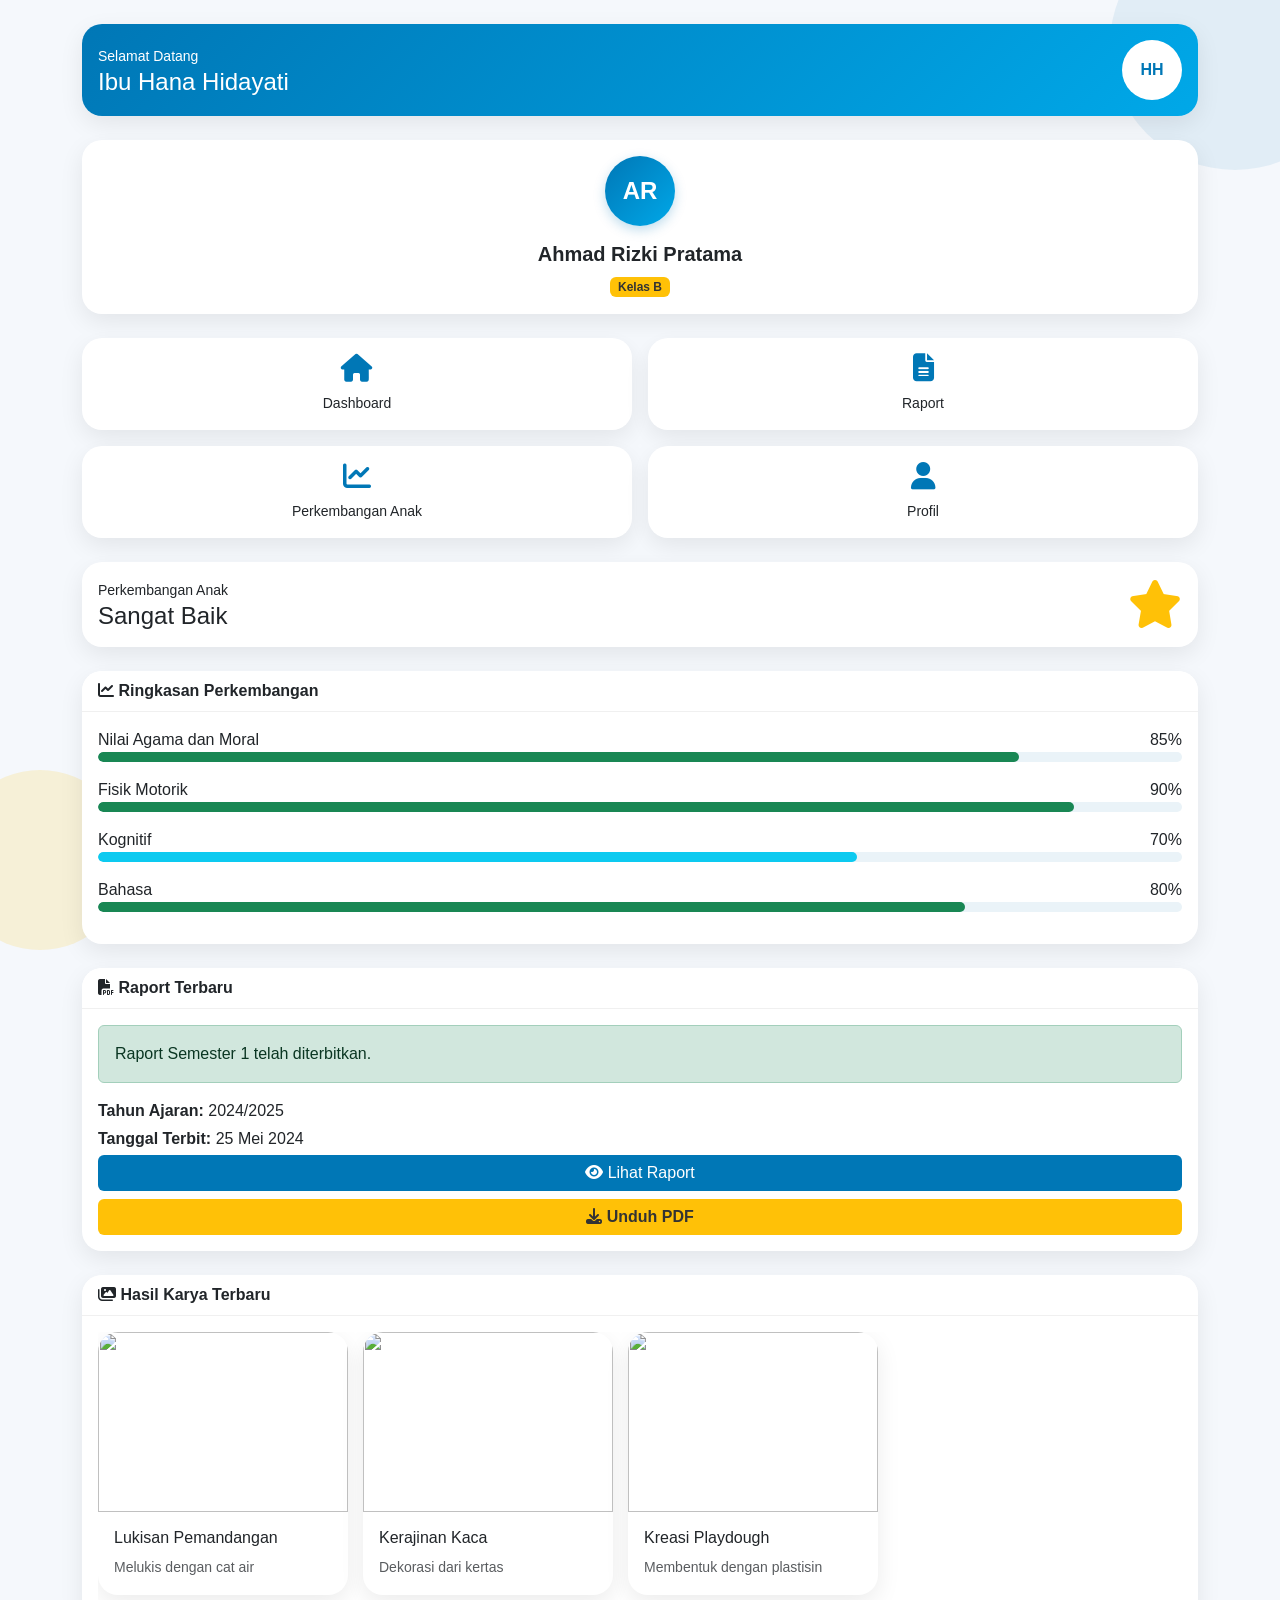
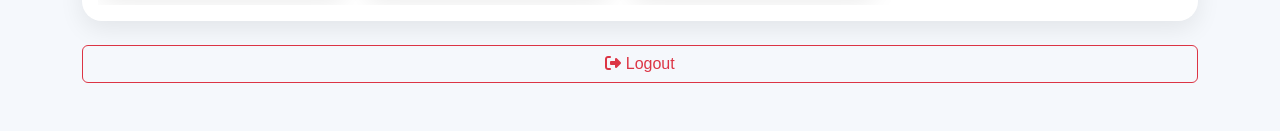
==== dashboard-wali.html @ 8e35b64f "Initial commit" ====
<!DOCTYPE html>
<html lang="id">
<head>
<meta charset="UTF-8">
<meta name="viewport" content="width=device-width, initial-scale=1.0">

<title>Dashboard Wali Murid</title>

<link href="https://cdn.jsdelivr.net/npm/bootstrap@5.3.0/dist/css/bootstrap.min.css" rel="stylesheet">
<link href="https://cdnjs.cloudflare.com/ajax/libs/font-awesome/6.4.0/css/all.min.css" rel="stylesheet">

<style>

    :root{
        --primary:#0077B6;
        --primary-dark:#005F91;
        --secondary:#FFC107;
        --bg:#F5F8FC;
    }
    .header-card{
        background:linear-gradient(135deg,#0077B6,#00A8E8);
        color:#fff
    }
    body{
        background:var(--bg);
        font-family:'Segoe UI', sans-serif;
        overflow-x:hidden;
        position:relative;
    }
    
    /* =========================
       BACKGROUND BUBBLE
    ========================= */
    
    body::before{
        content:'';
        width:250px;
        height:250px;
        background:rgba(0,119,182,.08);
        border-radius:50%;
        position:fixed;
        top:-80px;
        right:-80px;
        z-index:-1;
        animation:float1 8s ease-in-out infinite;
    }
    
    body::after{
        content:'';
        width:180px;
        height:180px;
        background:rgba(255,193,7,.15);
        border-radius:50%;
        position:fixed;
        bottom:-50px;
        left:-50px;
        z-index:-1;
        animation:float2 10s ease-in-out infinite;
    }
    
    @keyframes float1{
        0%,100%{
            transform:translateY(0);
        }
        50%{
            transform:translateY(-20px);
        }
    }
    
    @keyframes float2{
        0%,100%{
            transform:translateY(0);
        }
        50%{
            transform:translateY(25px);
        }
    }
    
    /* =========================
       TITLE
    ========================= */
    
    .page-title{
        color:var(--primary);
        font-weight:700;
    }

    .user-avatar{
    width:60px;
    height:60px;
    border-radius:50%;
    background:#fff;
    color:#0077B6;
    display:flex;align-items:center;
    justify-content:center;
    font-weight:bold;
    animation:pulse 3s infinite;
}
    
    .user-avatar2{
        width:55px;
        height:55px;
        border-radius:50%;
        background:linear-gradient(
            135deg,
            var(--primary),
            #00A8E8
        );
        color:white;
        display:flex;
        align-items:center;
        justify-content:center;
        font-weight:bold;
        box-shadow:0 4px 12px rgba(0,119,182,.25);
    
        animation:pulse 3s infinite;
    }

    
    @keyframes pulse{
    
        0%{
            box-shadow:0 0 0 0 rgba(255,193,7,.6);
        }
    
        70%{
            box-shadow:0 0 0 15px rgba(255,193,7,0);
        }
    
        100%{
            box-shadow:0 0 0 0 rgba(255,193,7,0);
        }
    
    }
    
    /* =========================
       CARD
    ========================= */
    
    .card{
        border:none;
        border-radius:20px;
        box-shadow:0 8px 24px rgba(0,0,0,.08);
        transition:.3s;
        overflow:hidden;
    }
    
    .card:hover{
        transform:translateY(-4px);
    }
    
    /* =========================
       CARD HEADER
    ========================= */
    
    .card-header{
        background:white;
        font-weight:600;
        border-bottom:1px solid #f0f0f0;
    }
    
    /* =========================
       QUICK MENU
    ========================= */
    
    .quick-menu .card{
        transition:.3s;
        cursor:pointer;
    }
    
    .quick-menu .card:hover{
        transform:
            translateY(-8px)
            scale(1.03);
    }
    
    .quick-menu i{
        font-size:28px;
        color:var(--primary);
        transition:.3s;
    }
    
    .quick-menu .card:hover i{
        transform:scale(1.15);
    }
    
    /* =========================
       BADGE
    ========================= */
    
    .badge.bg-primary{
        background:var(--secondary) !important;
        color:#333;
        font-weight:600;
    }
    
    /* =========================
       PROGRESS
    ========================= */
    
    .progress{
        height:10px;
        border-radius:20px;
        background:#EAF3F8;
    }
    
    .progress-bar{
        border-radius:20px;
    }
    
    /* =========================
       BUTTON
    ========================= */
    .btn-warning{
        background:#FFC107;
        border:none;
        color:#333;
        font-weight:600;
    }
    .btn-warning:hover{
        transform:translateY(-3px);
    }

    .btn-primary{
        background:var(--primary);
        border:none;
        transition:.3s;
    }
    
    .btn-primary:hover{
        background:var(--primary-dark);
        transform:translateY(-2px);
    }
    
    .btn-outline-primary{
        transition:.3s;
    }
    
    .btn-outline-primary:hover{
        transform:translateY(-2px);
    }
    
    /* =========================
       HASIL KARYA
    ========================= */
    
    .hasil-karya-scroll{
        display:flex;
        gap:15px;
        overflow-x:auto;
        padding-bottom:10px;
        scroll-behavior:smooth;
    }
    
    .hasil-karya-scroll::-webkit-scrollbar{
        display:none;
    }
    
    .hasil-karya-card{
        min-width:250px;
        flex-shrink:0;
        transition:.3s;
    }
    
    .hasil-karya-card:hover{
        transform:
            translateY(-8px)
            rotate(.5deg);
    }
    
    .hasil-karya-card img{
        height:180px;
        object-fit:cover;
    }
    
    /* =========================
       ANIMATION
    ========================= */
    
    .fade-in{
        animation:fadeIn .8s ease;
    }
    
    @keyframes fadeIn{
        from{
            opacity:0;
            transform:translateY(20px);
        }
        to{
            opacity:1;
            transform:translateY(0);
        }
    }
    
    /* =========================
       MOBILE
    ========================= */
    
    @media (max-width:768px){
    
        .card{
            border-radius:18px;
        }
    
        .card-body{
            padding:16px;
        }
    
        .quick-menu i{
            font-size:24px;
        }
    
        .page-title{
            font-size:20px;
        }
    
        .hasil-karya-card{
            min-width:220px;
        }
    
    }
    
    </style>
</head>

<body>
<div class="bubble bubble1"></div>
<div class="bubble bubble2"></div>
<div class="container py-4">

    <!-- Header -->
    <div class="card header-card mb-4 fade-in">
        <div class="card-body d-flex justify-content-between align-items-center">
    
            <div>
                <small>Selamat Datang</small>
                <h4 class="mb-0">Ibu Hana Hidayati</h4>
            </div>
    
            <div class="user-avatar">
                HH
            </div>
    
        </div>
    </div>
    <!-- Data Anak -->
    <div class="card child-card mb-4 fade-in">
        <div class="card-body text-center">

            <div class="user-avatar2 mx-auto mb-3"
                 style="width:70px;height:70px;font-size:24px;">
                AR
            </div>

            <h5 class="fw-bold">
                Ahmad Rizki Pratama
            </h5>

            <span class="badge bg-primary">
                Kelas B
            </span>

        </div>
    </div>

    <!-- Quick Menu -->
    <div class="row g-3 quick-menu mb-4 fade-in">

        <div class="col-6">
            <a href="#" class="text-decoration-none">
                <div class="card text-center">
                    <div class="card-body">
                        <i class="fas fa-home"></i>
                        <p class="small mt-2 mb-0">
                            Dashboard
                        </p>
                    </div>
                </div>
            </a>
        </div>

        <div class="col-6">
            <a href="raport-digital.html"
               class="text-decoration-none">
                <div class="card text-center">
                    <div class="card-body">
                        <i class="fas fa-file-alt"></i>
                        <p class="small mt-2 mb-0">
                            Raport 
                        </p>
                    </div>
                </div>
            </a>
        </div>

        <div class="col-6">
            <a href="perkembangan-anak.html"
               class="text-decoration-none">
                <div class="card text-center">
                    <div class="card-body">
                        <i class="fas fa-chart-line"></i>
                        <p class="small mt-2 mb-0">
                            Perkembangan Anak 
                        </p>
                    </div>
                </div>
            </a>
        </div>

        <div class="col-6">
            <a href="profil-wali.html"
               class="text-decoration-none">
                <div class="card text-center">
                    <div class="card-body">
                        <i class="fas fa-user"></i>
                        <p class="small mt-2 mb-0">
                            Profil
                        </p>
                    </div>
                </div>
            </a>
        </div>

    </div>
    <div class="card mb-4 summary-banner">

        <div class="card-body">
    
            <div class="row align-items-center">
    
                <div class="col-8">
    
                    <small>
                        Perkembangan Anak
                    </small>
    
                    <h4 class="mb-0">
                        Sangat Baik
                    </h4>
    
                </div>
    
                <div class="col-4 text-end">
    
                    <i class="fas fa-star"
                       style="
                       font-size:48px;
                       color:#FFC107;">
                    </i>
    
                </div>
    
            </div>
    
        </div>
    
    </div>

    <!-- Ringkasan -->
    <div class="card mb-4 fade-in">

        <div class="card-header bg-white fw-bold">
            <i class="fas fa-chart-line"></i>
            Ringkasan Perkembangan
        </div>

        <div class="card-body">

            <div class="mb-3">
                <div class="d-flex justify-content-between">
                    <span>Nilai Agama dan Moral</span>
                    <span>85%</span>
                </div>
                <div class="progress">
                    <div class="progress-bar bg-success" style="width:85% "></div>
                </div>
            </div>

            <div class="mb-3">
                <div class="d-flex justify-content-between">
                    <span>Fisik Motorik</span>
                    <span>90%</span>
                </div>
                <div class="progress">
                    <div class="progress-bar bg-success" style="width:90%"></div>
                </div>
            </div>

            <div class="mb-3">
                <div class="d-flex justify-content-between">
                    <span>Kognitif</span>
                    <span>70%</span>
                </div>
                <div class="progress">
                    <div class="progress-bar bg-info" style="width:70%"></div>
                </div>
            </div>

            <div class="mb-3">
                <div class="d-flex justify-content-between">
                    <span>Bahasa</span>
                    <span>80%</span>
                </div>
                <div class="progress">
                    <div class="progress-bar bg-success" style="width:80%"></div>
                </div>
            </div>

        </div>

    </div>

    <!-- Raport -->
    <div class="card mb-4 fade-in">

        <div class="card-header bg-white fw-bold">
            <i class="fas fa-file-pdf"></i>
            Raport Terbaru
        </div>

        <div class="card-body">

            <div class="alert alert-success">
                Raport Semester 1 telah diterbitkan.
            </div>

            <p class="mb-1">
                <strong>Tahun Ajaran:</strong>
                2024/2025
            </p>

            <p class="mb-1">
                <strong>Tanggal Terbit:</strong>
                25 Mei 2024
            </p>
            <div class="d-grid gap-2">

                <a href="raport-digital.html"
                   class="btn btn-primary">
                    <i class="fas fa-eye"></i>
                    Lihat Raport

                </a>

                <button class="btn btn-warning">
                    <i class="fas fa-download"></i>
                    Unduh PDF
                </button>

            </div>

        </div>

    </div>

    <!-- Hasil Karya -->
    <div class="card mb-4 fade-in">

        <div class="card-header bg-white fw-bold">
            <i class="fas fa-images"></i>
            Hasil Karya Terbaru
        </div>

        <div class="card-body">

            <div class="hasil-karya-scroll">

                <div class="card hasil-karya-card">
                    <img src="https://via.placeholder.com/250x180/0077B6/ffffff?text=Lukisan"
                         class="card-img-top">

                    <div class="card-body">
                        <h6>Lukisan Pemandangan</h6>
                        <small class="text-muted">
                            Melukis dengan cat air
                        </small>
                    </div>
                </div>

                <div class="card hasil-karya-card">
                    <img src="https://via.placeholder.com/250x180/0077B6/ffffff?text=Kerajinan"
                         class="card-img-top">

                    <div class="card-body">
                        <h6>Kerajinan Kaca</h6>
                        <small class="text-muted">
                            Dekorasi dari kertas
                        </small>
                    </div>
                </div>

                <div class="card hasil-karya-card">
                    <img src="https://via.placeholder.com/250x180/0077B6/ffffff?text=Playdough"
                         class="card-img-top">

                    <div class="card-body">
                        <h6>Kreasi Playdough</h6>
                        <small class="text-muted">
                            Membentuk dengan plastisin
                        </small>
                    </div>
                </div>

            </div>

        </div>

    </div>

    <!-- Logout -->
    <div class="d-grid mb-4">

        <a href="index.html"
           class="btn btn-outline-danger">

            <i class="fas fa-sign-out-alt"></i>
            Logout

        </a>

    </div>

</div>

<script src="https://cdn.jsdelivr.net/npm/bootstrap@5.3.0/dist/js/bootstrap.bundle.min.js"></script>

</body>
</html>
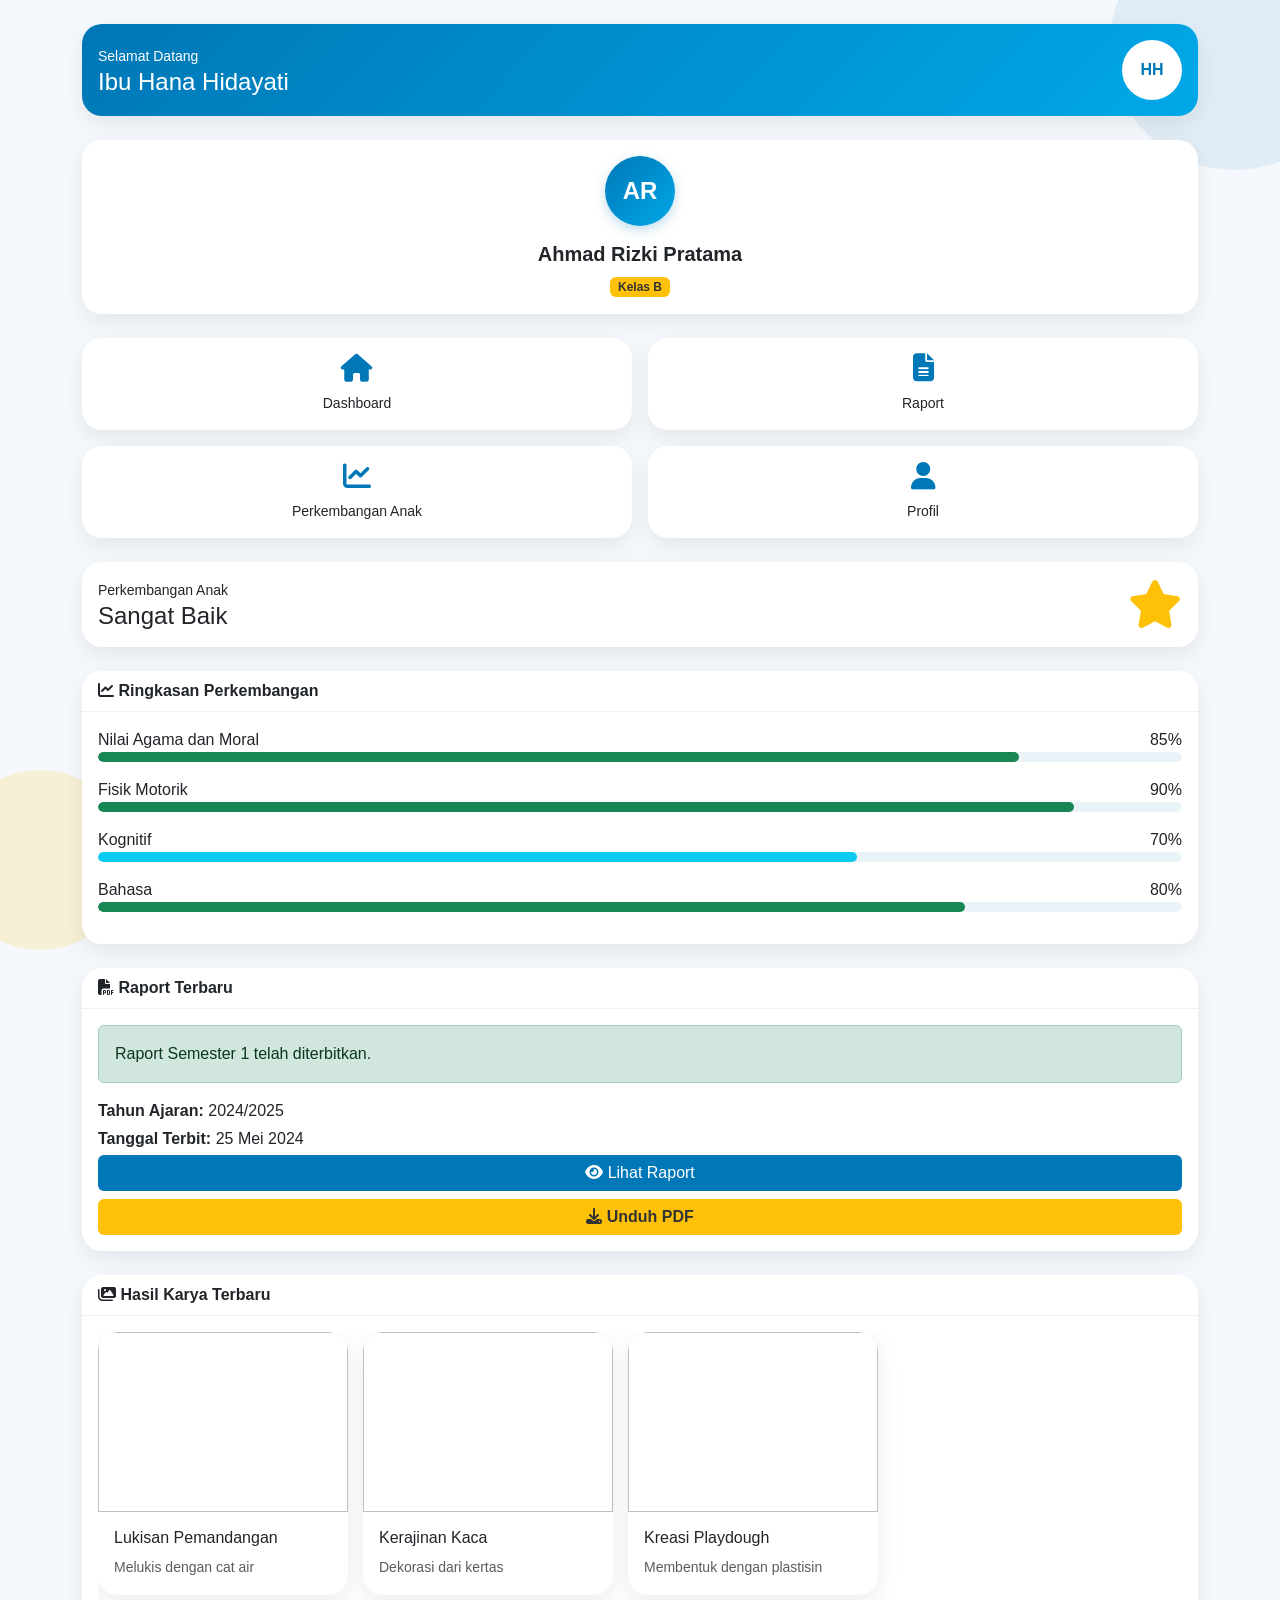
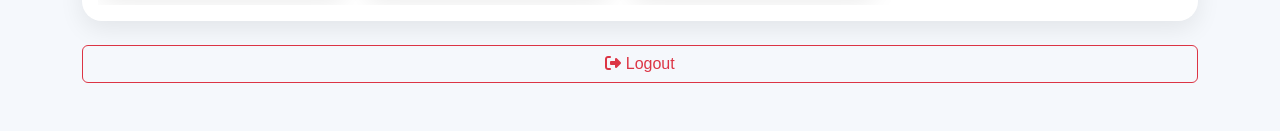
==== commit 43c3a1e5: "update fitur login" ====
--- a/dashboard-wali.html
+++ b/dashboard-wali.html
@@ -566,7 +566,7 @@
             <div class="hasil-karya-scroll">
 
                 <div class="card hasil-karya-card">
-                    <img src="https://via.placeholder.com/250x180/0077B6/ffffff?text=Lukisan"
+                    <img href="assets/img/lukisan tk.jpg"
                          class="card-img-top">
 
                     <div class="card-body">
@@ -578,7 +578,7 @@
                 </div>
 
                 <div class="card hasil-karya-card">
-                    <img src="https://via.placeholder.com/250x180/0077B6/ffffff?text=Kerajinan"
+                    <img href="assets/img/kertas tk.jpeg"
                          class="card-img-top">
 
                     <div class="card-body">
@@ -590,7 +590,7 @@
                 </div>
 
                 <div class="card hasil-karya-card">
-                    <img src="https://via.placeholder.com/250x180/0077B6/ffffff?text=Playdough"
+                    <img href="assets/img/playdough tk.jpeg"
                          class="card-img-top">
 
                     <div class="card-body">
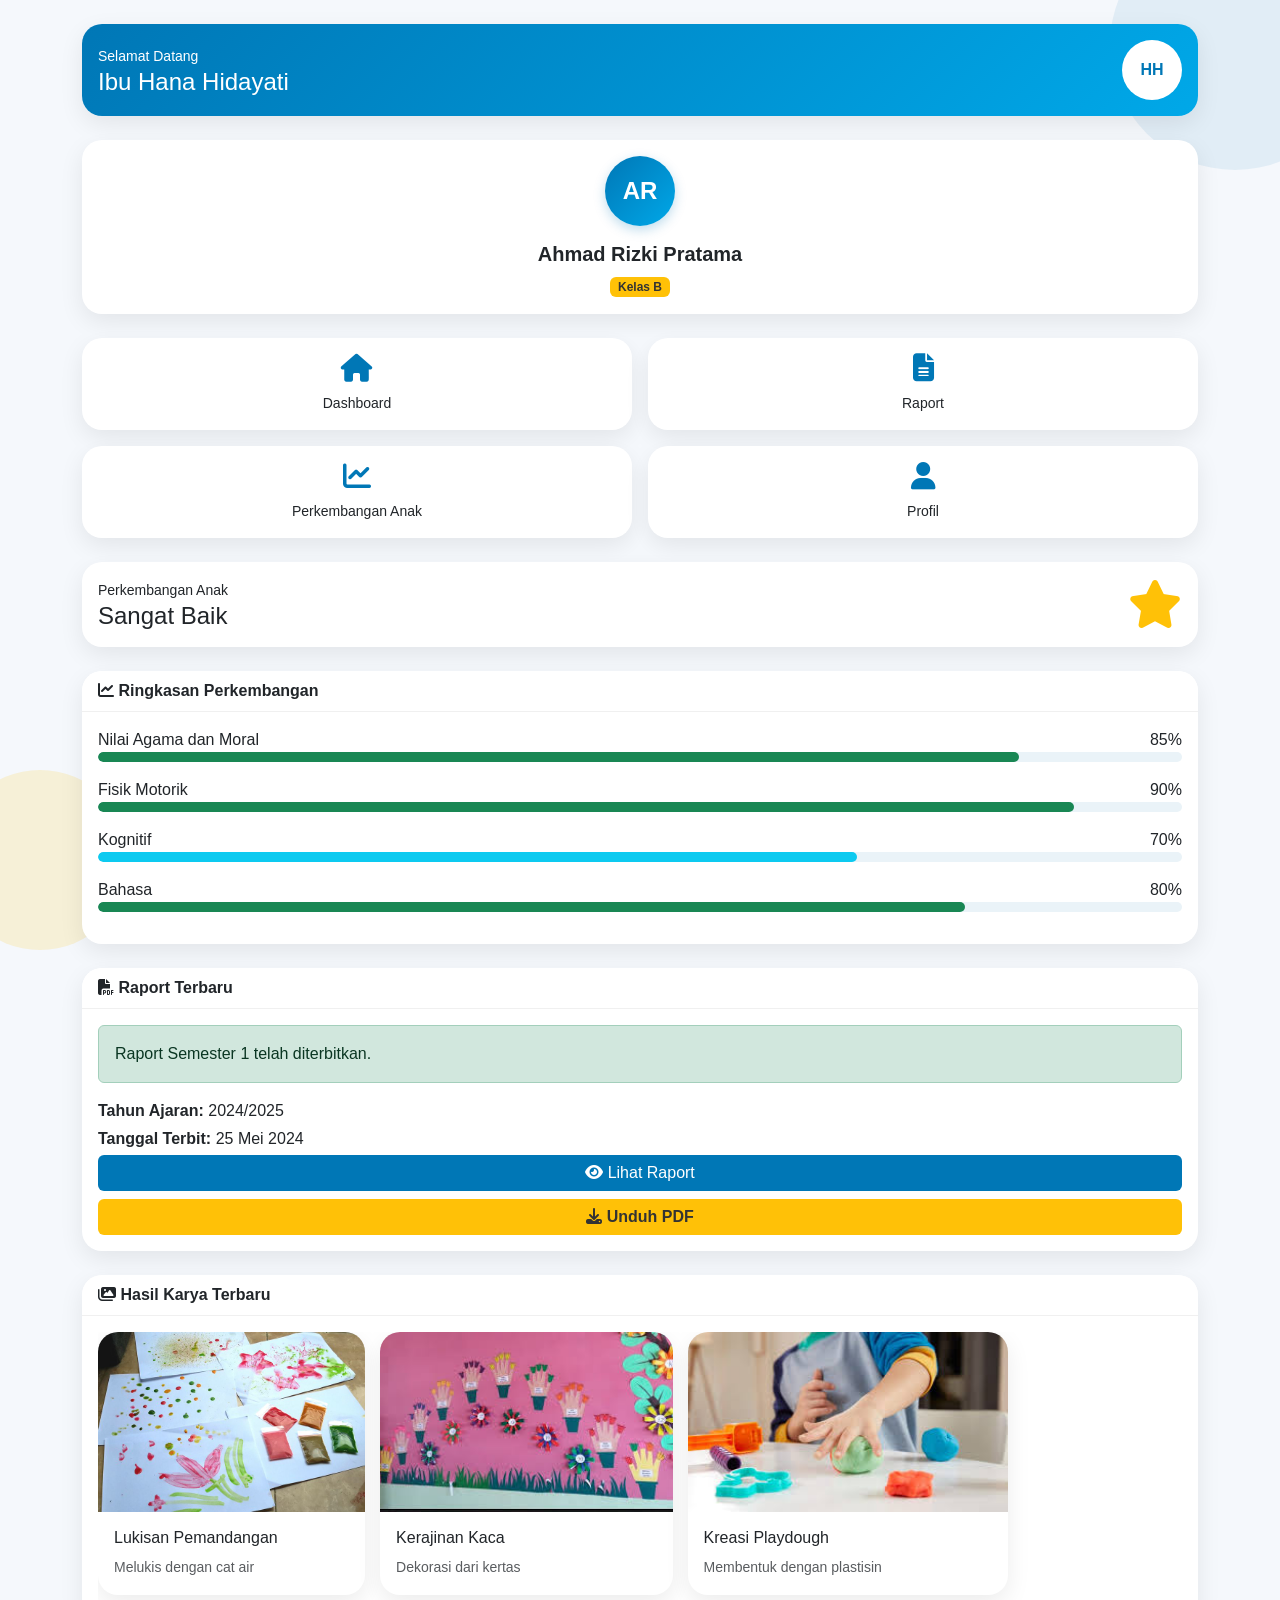
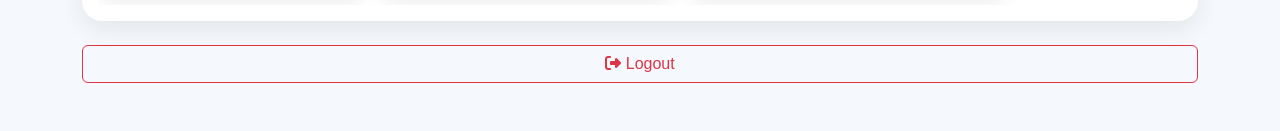
==== commit 866880a5: "update fitur login" ====
--- a/dashboard-wali.html
+++ b/dashboard-wali.html
@@ -566,7 +566,7 @@
             <div class="hasil-karya-scroll">
 
                 <div class="card hasil-karya-card">
-                    <img href="assets/img/lukisan tk.jpg"
+                    <img src="assets/img/lukisan tk.jpg"
                          class="card-img-top">
 
                     <div class="card-body">
@@ -578,7 +578,7 @@
                 </div>
 
                 <div class="card hasil-karya-card">
-                    <img href="assets/img/kertas tk.jpeg"
+                    <img src="assets/img/kertas tk.jpeg"
                          class="card-img-top">
 
                     <div class="card-body">
@@ -590,7 +590,7 @@
                 </div>
 
                 <div class="card hasil-karya-card">
-                    <img href="assets/img/playdough tk.jpeg"
+                    <img src="assets/img/playdough tk.jpeg"
                          class="card-img-top">
 
                     <div class="card-body">
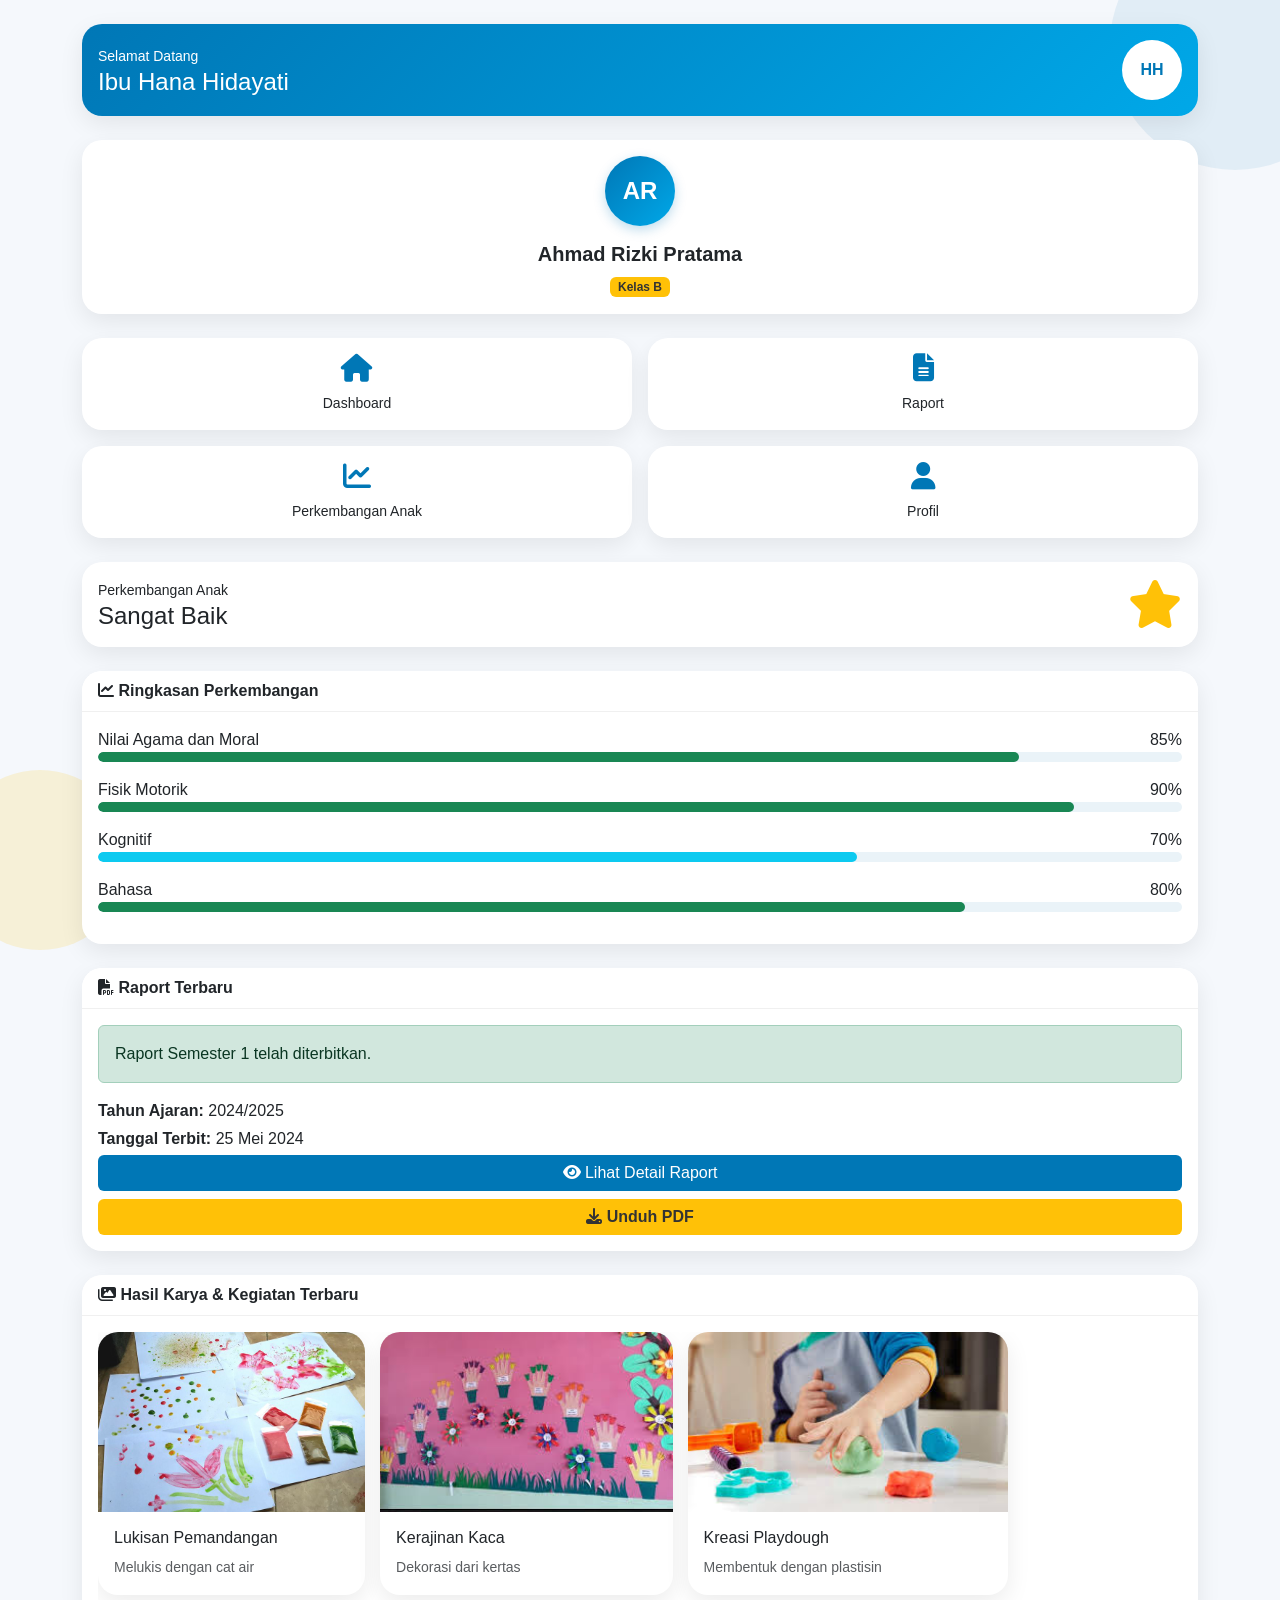
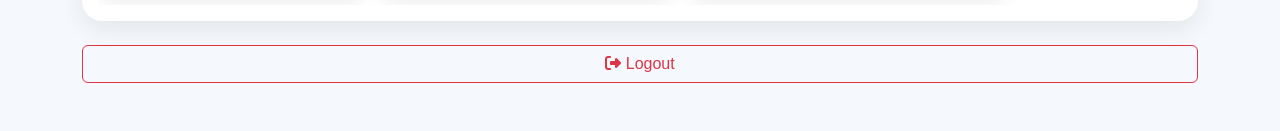
==== commit b2b0d179: "update fitur login" ====
--- a/dashboard-wali.html
+++ b/dashboard-wali.html
@@ -538,7 +538,7 @@
                 <a href="raport-digital.html"
                    class="btn btn-primary">
                     <i class="fas fa-eye"></i>
-                    Lihat Raport
+                    Lihat Detail Raport
 
                 </a>
 
@@ -558,7 +558,7 @@
 
         <div class="card-header bg-white fw-bold">
             <i class="fas fa-images"></i>
-            Hasil Karya Terbaru
+            Hasil Karya & Kegiatan Terbaru
         </div>
 
         <div class="card-body">
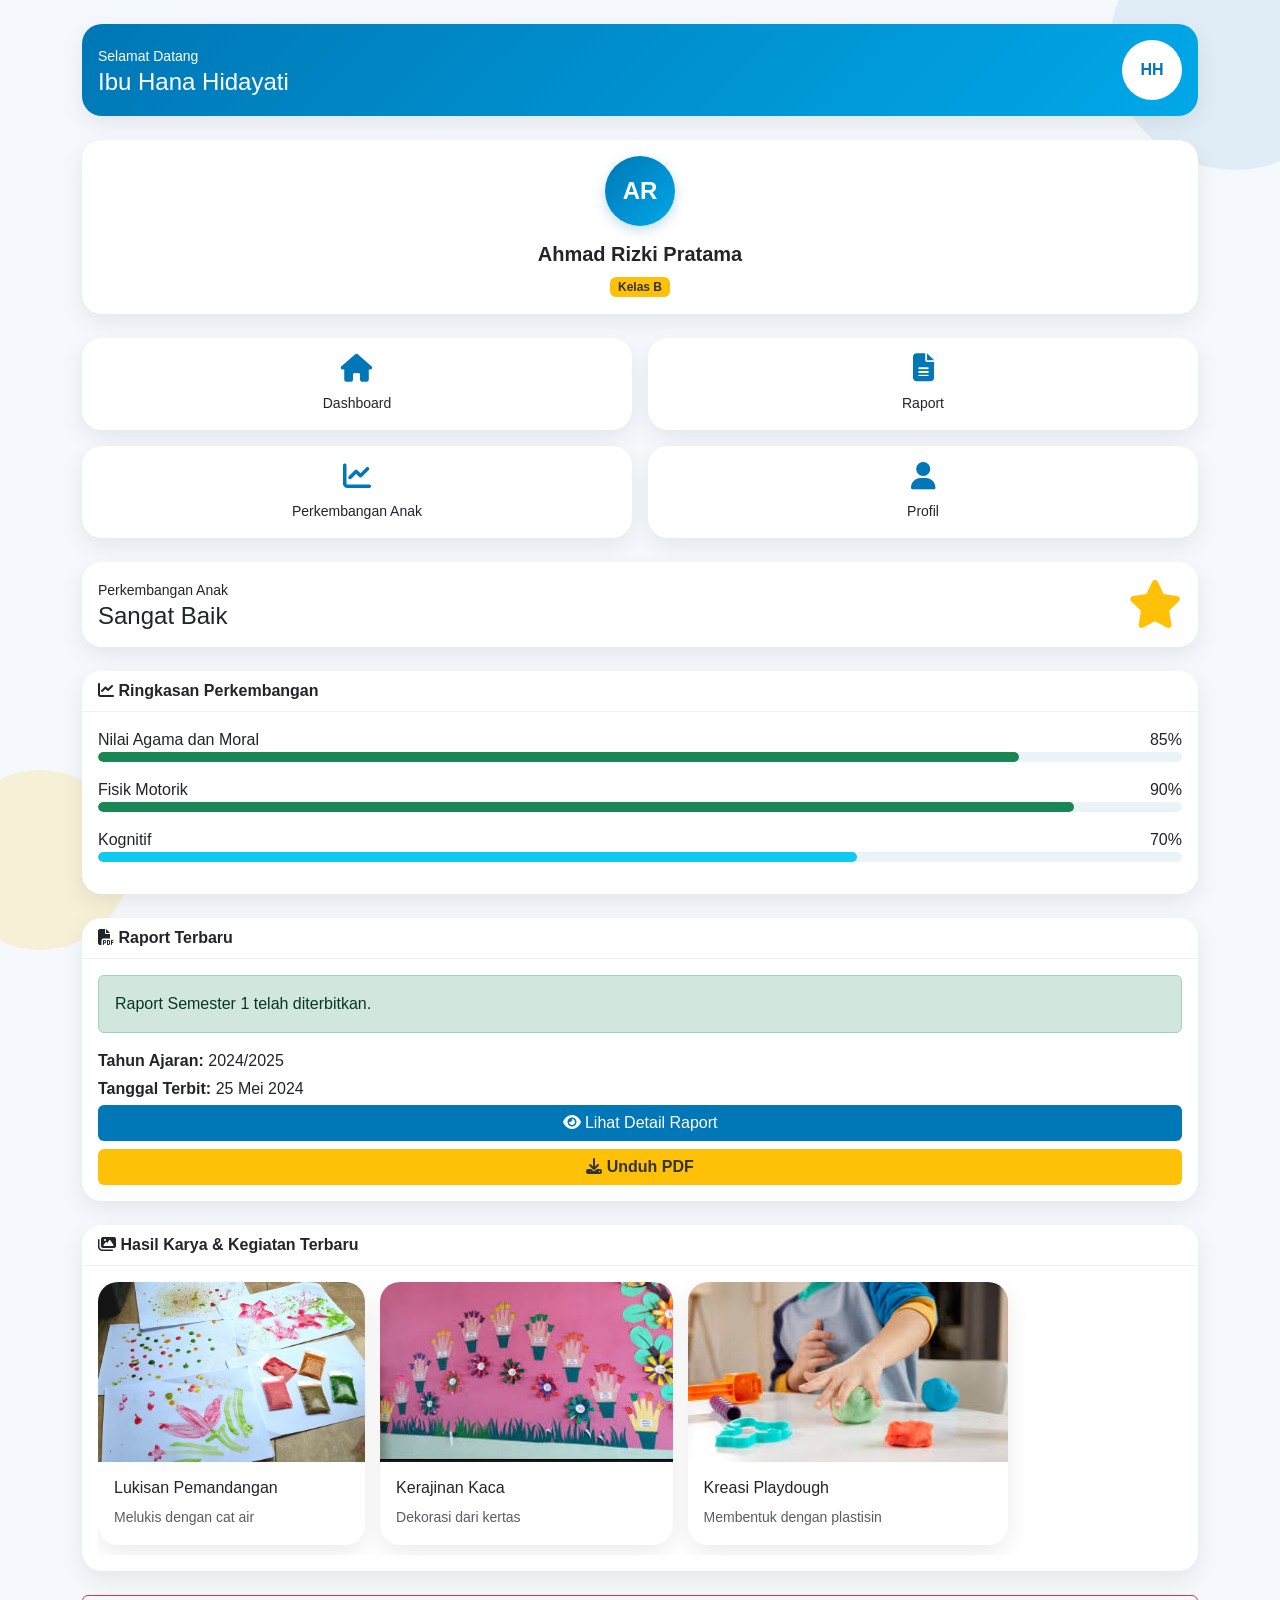
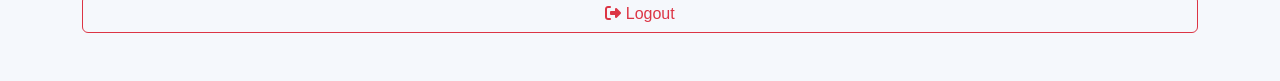
==== commit 8211f083: "update fitur login" ====
--- a/dashboard-wali.html
+++ b/dashboard-wali.html
@@ -495,17 +495,6 @@
                     <div class="progress-bar bg-info" style="width:70%"></div>
                 </div>
             </div>
-
-            <div class="mb-3">
-                <div class="d-flex justify-content-between">
-                    <span>Bahasa</span>
-                    <span>80%</span>
-                </div>
-                <div class="progress">
-                    <div class="progress-bar bg-success" style="width:80%"></div>
-                </div>
-            </div>
-
         </div>
 
     </div>
